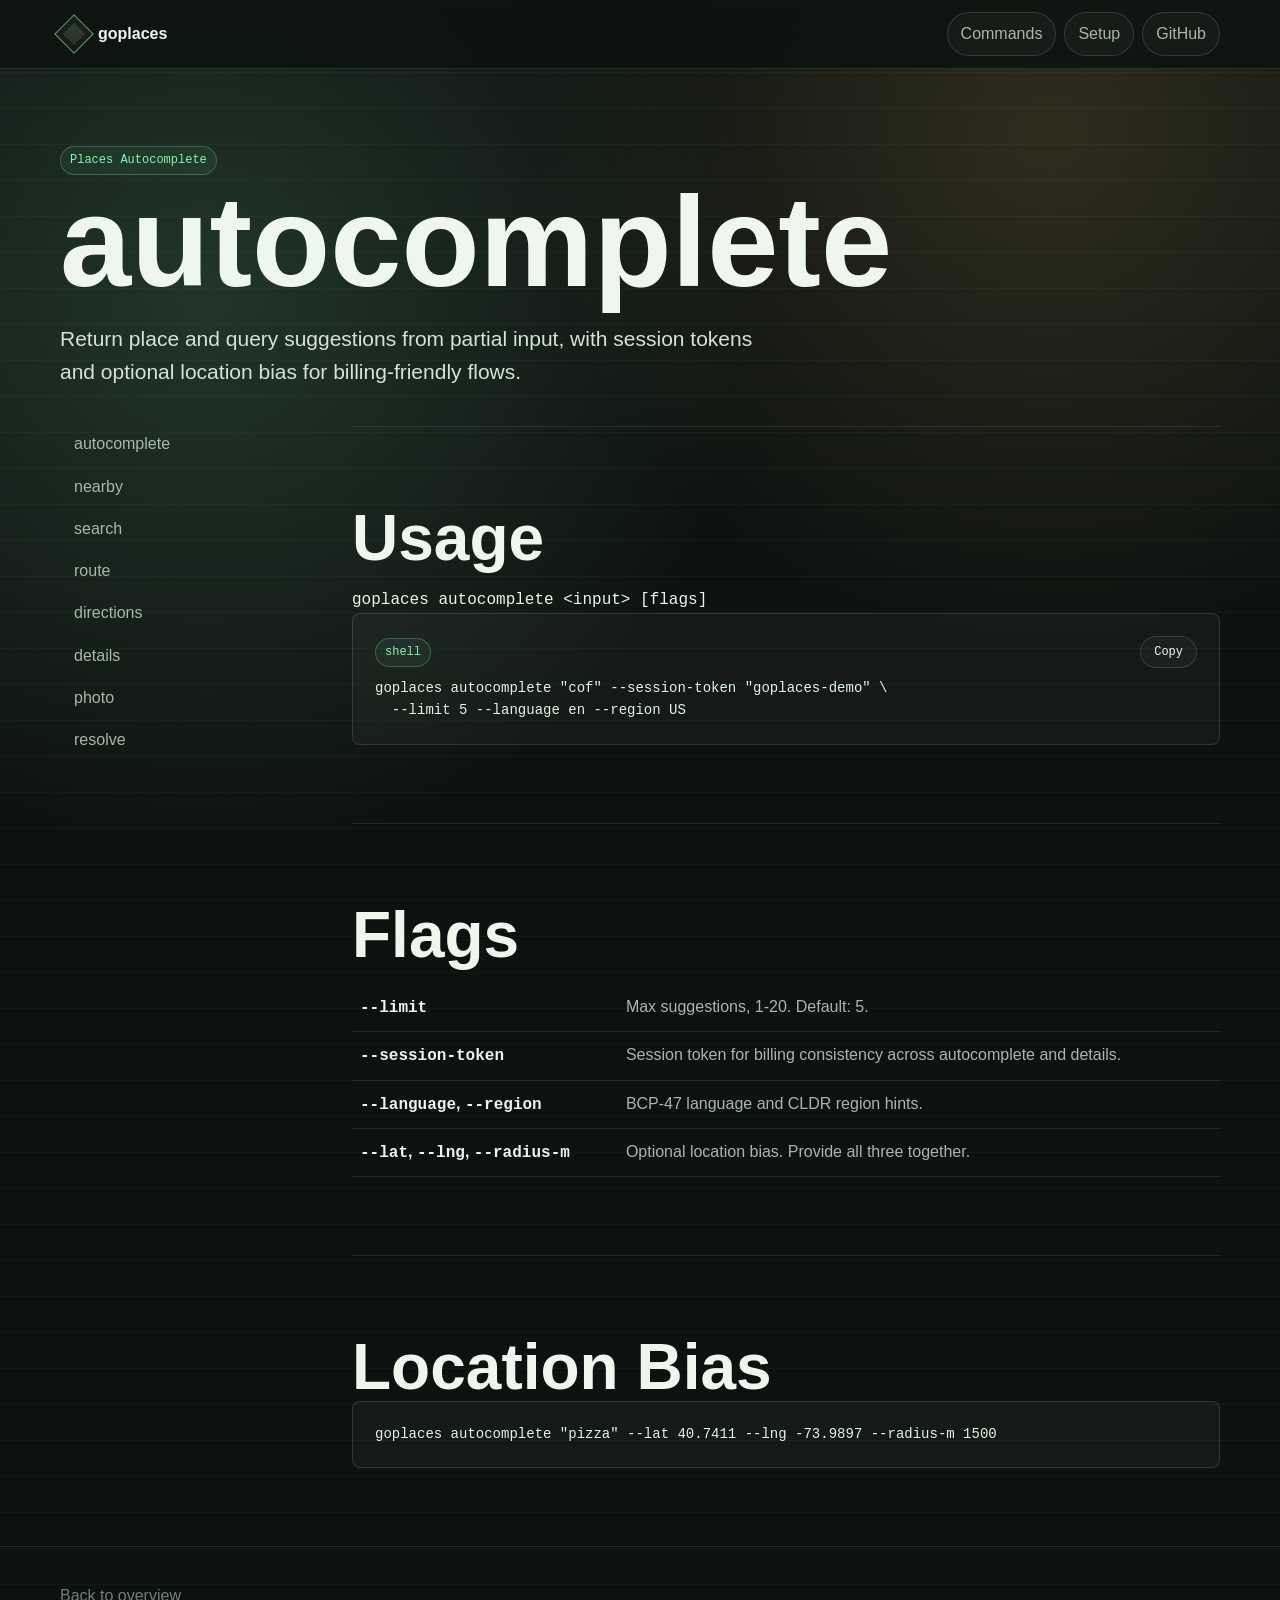
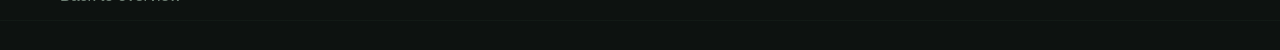
==== docs/commands/autocomplete.html @ f050b6de "docs: add GitHub Pages docs site" ====
<!doctype html>
<html lang="en">
<head>
  <meta charset="utf-8">
  <meta name="viewport" content="width=device-width, initial-scale=1">
  <title>goplaces autocomplete</title>
  <meta name="description" content="Autocomplete place and query input with goplaces.">
  <link rel="stylesheet" href="../assets/site.css">
</head>
<body>
  <header class="topbar"><nav class="nav shell" aria-label="Primary"><a class="brand" href="../index.html"><span class="mark"></span><span>goplaces</span></a><div class="links"><a href="../index.html#commands">Commands</a><a href="../index.html#setup">Setup</a><a href="https://github.com/steipete/goplaces">GitHub</a></div></nav></header>
  <main class="shell">
    <section class="command-hero"><span class="pill">Places Autocomplete</span><h1>autocomplete</h1><p class="lede">Return place and query suggestions from partial input, with session tokens and optional location bias for billing-friendly flows.</p></section>
    <div class="command-layout">
      <aside class="side"><a href="autocomplete.html">autocomplete</a><a href="nearby.html">nearby</a><a href="search.html">search</a><a href="route.html">route</a><a href="directions.html">directions</a><a href="details.html">details</a><a href="photo.html">photo</a><a href="resolve.html">resolve</a></aside>
      <article>
        <section class="section">
          <h2>Usage</h2>
          <p><code>goplaces autocomplete &lt;input&gt; [flags]</code></p>
          <div class="panel"><div class="codebar"><span class="pill">shell</span><button class="copy" data-copy="#example">Copy</button></div><pre id="example">goplaces autocomplete "cof" --session-token "goplaces-demo" \
  --limit 5 --language en --region US</pre></div>
        </section>
        <section class="section">
          <h2>Flags</h2>
          <table><tbody>
            <tr><th><code>--limit</code></th><td>Max suggestions, 1-20. Default: 5.</td></tr>
            <tr><th><code>--session-token</code></th><td>Session token for billing consistency across autocomplete and details.</td></tr>
            <tr><th><code>--language</code>, <code>--region</code></th><td>BCP-47 language and CLDR region hints.</td></tr>
            <tr><th><code>--lat</code>, <code>--lng</code>, <code>--radius-m</code></th><td>Optional location bias. Provide all three together.</td></tr>
          </tbody></table>
        </section>
        <section class="section">
          <h2>Location Bias</h2>
          <div class="panel"><pre>goplaces autocomplete "pizza" --lat 40.7411 --lng -73.9897 --radius-m 1500</pre></div>
        </section>
      </article>
    </div>
  </main>
  <footer class="footer"><div class="shell"><a href="../index.html">Back to overview</a></div></footer>
  <script src="../assets/site.js"></script>
</body>
</html>
---- docs/assets/site.css ----
:root {
  color-scheme: dark;
  --ink: #eef6ee;
  --muted: #a6b8ad;
  --faint: #6f8175;
  --bg: #0d1210;
  --panel: #151d19;
  --panel-2: #1c2923;
  --line: #2b3b34;
  --mint: #8df0b0;
  --amber: #ffca6e;
  --blue: #89c7ff;
  --rose: #ff8f9f;
  --shadow: 0 22px 70px rgba(0, 0, 0, .35);
  font-family: ui-sans-serif, -apple-system, BlinkMacSystemFont, "Segoe UI", sans-serif;
}

* { box-sizing: border-box; }

html {
  background:
    linear-gradient(rgba(141, 240, 176, .035) 1px, transparent 1px) 0 0 / 36px 36px,
    radial-gradient(circle at 16% 18%, rgba(141, 240, 176, .16), transparent 32%),
    radial-gradient(circle at 82% 8%, rgba(255, 202, 110, .14), transparent 28%),
    var(--bg);
}

body {
  margin: 0;
  color: var(--ink);
  font: 16px/1.58 ui-sans-serif, -apple-system, BlinkMacSystemFont, "Segoe UI", sans-serif;
}

a { color: inherit; text-decoration: none; }

.shell {
  width: min(1160px, calc(100% - 36px));
  margin: 0 auto;
}

.topbar {
  position: sticky;
  top: 0;
  z-index: 4;
  border-bottom: 1px solid rgba(141, 240, 176, .14);
  background: rgba(13, 18, 16, .84);
  backdrop-filter: blur(18px);
}

.nav {
  min-height: 68px;
  display: flex;
  align-items: center;
  justify-content: space-between;
  gap: 18px;
}

.brand {
  display: inline-flex;
  align-items: center;
  gap: 10px;
  font-weight: 800;
  letter-spacing: 0;
}

.mark {
  width: 28px;
  height: 28px;
  border: 1px solid rgba(141, 240, 176, .55);
  background: linear-gradient(135deg, rgba(141, 240, 176, .22), rgba(255, 202, 110, .13));
  transform: rotate(45deg);
  box-shadow: inset 0 0 0 5px rgba(13, 18, 16, .65);
}

.links {
  display: flex;
  flex-wrap: wrap;
  justify-content: flex-end;
  gap: 8px;
}

.links a, .button, .copy {
  border: 1px solid rgba(238, 246, 238, .14);
  border-radius: 999px;
  padding: 8px 13px;
  color: var(--muted);
  background: rgba(255, 255, 255, .03);
}

.links a:hover, .button:hover, .copy:hover {
  border-color: rgba(141, 240, 176, .55);
  color: var(--ink);
}

.hero {
  min-height: calc(100vh - 68px);
  display: grid;
  grid-template-columns: minmax(0, 1fr) minmax(340px, .76fr);
  align-items: center;
  gap: 48px;
  padding: 64px 0 56px;
}

.eyebrow {
  color: var(--amber);
  font-size: 13px;
  font-weight: 800;
  letter-spacing: .08em;
  text-transform: uppercase;
}

h1, h2, h3 { line-height: 1.04; letter-spacing: 0; margin: 0; }
h1 { max-width: 820px; font-size: clamp(58px, 10vw, 136px); }
h2 { font-size: clamp(34px, 5vw, 66px); }
h3 { font-size: 22px; }

p { color: var(--muted); margin: 14px 0 0; }

.lede {
  max-width: 720px;
  font-size: 21px;
  color: #d4e2d9;
}

.actions {
  display: flex;
  flex-wrap: wrap;
  gap: 12px;
  margin-top: 30px;
}

.button.primary {
  background: var(--mint);
  color: #08100b;
  border-color: var(--mint);
  font-weight: 800;
}

.map-card {
  position: relative;
  min-height: 500px;
  border: 1px solid rgba(141, 240, 176, .22);
  border-radius: 8px;
  overflow: hidden;
  background:
    linear-gradient(90deg, rgba(255, 255, 255, .035) 1px, transparent 1px) 0 0 / 44px 44px,
    linear-gradient(rgba(255, 255, 255, .035) 1px, transparent 1px) 0 0 / 44px 44px,
    #122019;
  box-shadow: var(--shadow);
}

.route-line {
  position: absolute;
  inset: 48px 38px 138px 42px;
  border: 4px solid transparent;
  border-left-color: var(--mint);
  border-bottom-color: var(--mint);
  border-radius: 42px 12px 52px 38px;
  filter: drop-shadow(0 0 18px rgba(141, 240, 176, .4));
}

.pin {
  position: absolute;
  width: 20px;
  height: 20px;
  border: 4px solid var(--bg);
  border-radius: 50%;
  background: var(--amber);
  box-shadow: 0 0 0 1px rgba(255, 202, 110, .7), 0 10px 28px rgba(0, 0, 0, .4);
}

.pin.a { left: 54px; bottom: 132px; }
.pin.b { right: 55px; top: 50px; background: var(--rose); }
.pin.c { left: 42%; top: 44%; background: var(--blue); }

.terminal {
  position: absolute;
  left: 20px;
  right: 20px;
  bottom: 20px;
  border: 1px solid rgba(238, 246, 238, .16);
  border-radius: 8px;
  background: rgba(6, 10, 8, .86);
  box-shadow: 0 18px 45px rgba(0, 0, 0, .38);
}

.terminal pre, pre {
  margin: 0;
  overflow: auto;
  color: #dff6e5;
  font: 14px/1.55 ui-monospace, SFMono-Regular, Menlo, Consolas, monospace;
}

.terminal pre { padding: 18px; }

.section {
  padding: 78px 0;
  border-top: 1px solid rgba(238, 246, 238, .1);
}

.section-head {
  display: flex;
  align-items: end;
  justify-content: space-between;
  gap: 24px;
  margin-bottom: 28px;
}

.section-head p { max-width: 560px; }

.grid {
  display: grid;
  grid-template-columns: repeat(4, minmax(0, 1fr));
  gap: 14px;
}

.card {
  display: block;
  min-height: 188px;
  border: 1px solid rgba(238, 246, 238, .12);
  border-radius: 8px;
  padding: 19px;
  background: linear-gradient(180deg, rgba(255, 255, 255, .045), rgba(255, 255, 255, .018));
}

.card:hover {
  transform: translateY(-2px);
  border-color: rgba(141, 240, 176, .5);
  background: rgba(141, 240, 176, .055);
}

.card code, .pill {
  color: var(--mint);
  font-family: ui-monospace, SFMono-Regular, Menlo, Consolas, monospace;
}

.pill {
  display: inline-flex;
  border: 1px solid rgba(141, 240, 176, .26);
  border-radius: 999px;
  padding: 4px 9px;
  background: rgba(141, 240, 176, .06);
  font-size: 12px;
}

.split {
  display: grid;
  grid-template-columns: .86fr 1.14fr;
  gap: 18px;
}

.panel {
  border: 1px solid rgba(238, 246, 238, .13);
  border-radius: 8px;
  background: rgba(255, 255, 255, .035);
  padding: 22px;
}

.codebar {
  display: flex;
  align-items: center;
  justify-content: space-between;
  gap: 14px;
  margin-bottom: 10px;
}

.copy {
  color: var(--ink);
  cursor: pointer;
  font: 12px ui-monospace, SFMono-Regular, Menlo, Consolas, monospace;
}

.command-hero {
  padding: 76px 0 38px;
}

.command-layout {
  display: grid;
  grid-template-columns: 260px minmax(0, 1fr);
  gap: 32px;
  align-items: start;
}

.side {
  position: sticky;
  top: 92px;
  display: grid;
  gap: 7px;
}

.side a {
  color: var(--muted);
  border-left: 2px solid transparent;
  padding: 5px 0 5px 12px;
}

.side a:hover { color: var(--ink); border-left-color: var(--mint); }

table {
  width: 100%;
  border-collapse: collapse;
  margin-top: 16px;
}

th, td {
  border-bottom: 1px solid rgba(238, 246, 238, .1);
  padding: 10px 8px;
  text-align: left;
  vertical-align: top;
}

th { color: var(--ink); }
td { color: var(--muted); }

code {
  color: #e9f7ec;
  font-family: ui-monospace, SFMono-Regular, Menlo, Consolas, monospace;
}

.footer {
  padding: 36px 0 52px;
  color: var(--faint);
  border-top: 1px solid rgba(238, 246, 238, .1);
}

@media (max-width: 920px) {
  .hero, .split, .command-layout { grid-template-columns: 1fr; }
  .hero { padding-top: 42px; }
  .map-card { min-height: 390px; }
  .grid { grid-template-columns: repeat(2, minmax(0, 1fr)); }
  .side { position: static; grid-template-columns: repeat(2, minmax(0, 1fr)); }
}

@media (max-width: 560px) {
  .shell { width: min(100% - 24px, 1160px); }
  .nav { align-items: flex-start; padding: 14px 0; }
  .links { gap: 6px; }
  .links a { padding: 6px 9px; }
  h1 { font-size: 52px; }
  .lede { font-size: 18px; }
  .grid { grid-template-columns: 1fr; }
  .section { padding: 54px 0; }
  .section-head { display: block; }
}
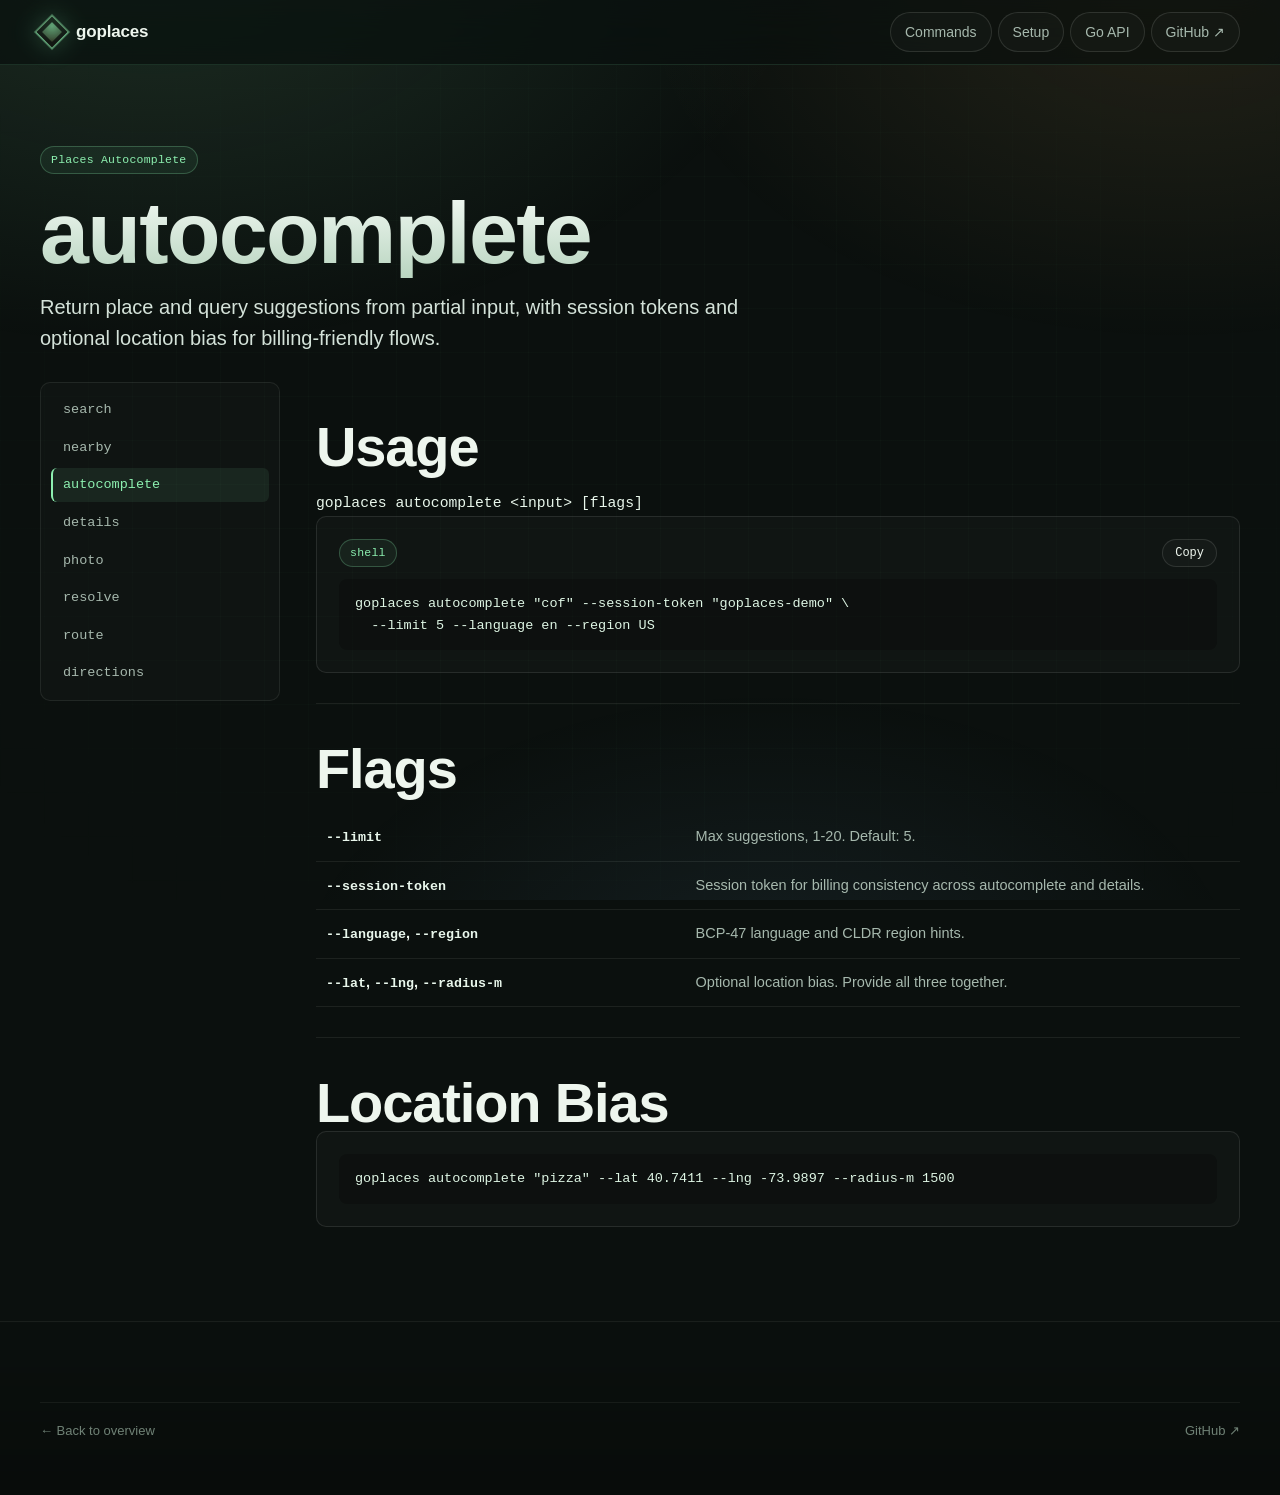
==== commit 328b7553: "docs: refresh docs site" ====
--- a/docs/commands/autocomplete.html
+++ b/docs/commands/autocomplete.html
@@ -8,11 +8,11 @@
   <link rel="stylesheet" href="../assets/site.css">
 </head>
 <body>
-  <header class="topbar"><nav class="nav shell" aria-label="Primary"><a class="brand" href="../index.html"><span class="mark"></span><span>goplaces</span></a><div class="links"><a href="../index.html#commands">Commands</a><a href="../index.html#setup">Setup</a><a href="https://github.com/steipete/goplaces">GitHub</a></div></nav></header>
+  <header class="topbar"><nav class="nav shell" aria-label="Primary"><a class="brand" href="../index.html"><span class="mark"></span><span>goplaces</span></a><div class="links"><a href="../index.html#commands">Commands</a><a href="../index.html#setup">Setup</a><a href="../index.html#library">Go API</a><a href="https://github.com/steipete/goplaces" rel="noopener">GitHub &nearr;</a></div></nav></header>
   <main class="shell">
     <section class="command-hero"><span class="pill">Places Autocomplete</span><h1>autocomplete</h1><p class="lede">Return place and query suggestions from partial input, with session tokens and optional location bias for billing-friendly flows.</p></section>
     <div class="command-layout">
-      <aside class="side"><a href="autocomplete.html">autocomplete</a><a href="nearby.html">nearby</a><a href="search.html">search</a><a href="route.html">route</a><a href="directions.html">directions</a><a href="details.html">details</a><a href="photo.html">photo</a><a href="resolve.html">resolve</a></aside>
+      <aside class="side"><a href="search.html">search</a><a href="nearby.html">nearby</a><a href="autocomplete.html" aria-current="page">autocomplete</a><a href="details.html">details</a><a href="photo.html">photo</a><a href="resolve.html">resolve</a><a href="route.html">route</a><a href="directions.html">directions</a></aside>
       <article>
         <section class="section">
           <h2>Usage</h2>
@@ -36,7 +36,7 @@
       </article>
     </div>
   </main>
-  <footer class="footer"><div class="shell"><a href="../index.html">Back to overview</a></div></footer>
+  <footer class="footer"><div class="shell foot-bar"><a href="../index.html">&larr; Back to overview</a><a href="https://github.com/steipete/goplaces" rel="noopener">GitHub &nearr;</a></div></footer>
   <script src="../assets/site.js"></script>
 </body>
 </html>
--- a/docs/assets/site.css
+++ b/docs/assets/site.css
@@ -3,211 +3,393 @@
   --ink: #eef6ee;
   --muted: #a6b8ad;
   --faint: #6f8175;
-  --bg: #0d1210;
-  --panel: #151d19;
-  --panel-2: #1c2923;
-  --line: #2b3b34;
+  --bg: #0b100e;
+  --bg-2: #0e1512;
+  --panel: #131b17;
+  --panel-2: #182721;
+  --line: #233129;
+  --line-2: #304338;
   --mint: #8df0b0;
+  --mint-deep: #4fd189;
   --amber: #ffca6e;
   --blue: #89c7ff;
   --rose: #ff8f9f;
-  --shadow: 0 22px 70px rgba(0, 0, 0, .35);
-  font-family: ui-sans-serif, -apple-system, BlinkMacSystemFont, "Segoe UI", sans-serif;
+  --violet: #c8a8ff;
+  --shadow-sm: 0 6px 18px rgba(0, 0, 0, .35);
+  --shadow-lg: 0 28px 80px rgba(0, 0, 0, .45);
+  --radius: 10px;
+  --radius-lg: 14px;
+  font-family: ui-sans-serif, -apple-system, BlinkMacSystemFont, "Inter", "Segoe UI", sans-serif;
+  font-feature-settings: "ss01", "cv11";
 }
 
 * { box-sizing: border-box; }
 
 html {
-  background:
-    linear-gradient(rgba(141, 240, 176, .035) 1px, transparent 1px) 0 0 / 36px 36px,
-    radial-gradient(circle at 16% 18%, rgba(141, 240, 176, .16), transparent 32%),
-    radial-gradient(circle at 82% 8%, rgba(255, 202, 110, .14), transparent 28%),
-    var(--bg);
+  background: var(--bg);
 }
 
 body {
   margin: 0;
   color: var(--ink);
-  font: 16px/1.58 ui-sans-serif, -apple-system, BlinkMacSystemFont, "Segoe UI", sans-serif;
+  font: 16px/1.6 ui-sans-serif, -apple-system, BlinkMacSystemFont, "Inter", "Segoe UI", sans-serif;
+  -webkit-font-smoothing: antialiased;
+  position: relative;
+}
+
+body::before,
+body::after {
+  content: "";
+  position: fixed;
+  inset: 0;
+  pointer-events: none;
+  z-index: -1;
+}
+
+body::before {
+  background:
+    radial-gradient(1100px 700px at 12% -8%, rgba(141, 240, 176, .14), transparent 60%),
+    radial-gradient(900px 600px at 92% -2%, rgba(255, 202, 110, .10), transparent 60%),
+    radial-gradient(800px 500px at 60% 110%, rgba(137, 199, 255, .08), transparent 60%);
+  animation: drift 22s ease-in-out infinite alternate;
+}
+
+body::after {
+  background-image:
+    linear-gradient(rgba(141, 240, 176, .04) 1px, transparent 1px),
+    linear-gradient(90deg, rgba(141, 240, 176, .04) 1px, transparent 1px);
+  background-size: 44px 44px, 44px 44px;
+  mask-image: radial-gradient(ellipse at center, black 50%, transparent 95%);
+  opacity: .5;
+}
+
+@keyframes drift {
+  0%   { transform: translate3d(0, 0, 0); }
+  100% { transform: translate3d(-3%, -2%, 0); }
 }
 
 a { color: inherit; text-decoration: none; }
 
+::selection { background: rgba(141, 240, 176, .35); color: #08100b; }
+
 .shell {
-  width: min(1160px, calc(100% - 36px));
+  width: calc(100% - 40px);
+  max-width: 1200px;
   margin: 0 auto;
 }
 
+/* ───── Top bar ───── */
 .topbar {
   position: sticky;
   top: 0;
-  z-index: 4;
-  border-bottom: 1px solid rgba(141, 240, 176, .14);
-  background: rgba(13, 18, 16, .84);
-  backdrop-filter: blur(18px);
+  z-index: 10;
+  border-bottom: 1px solid rgba(141, 240, 176, .12);
+  background: rgba(11, 16, 14, .72);
+  backdrop-filter: saturate(160%) blur(18px);
+  -webkit-backdrop-filter: saturate(160%) blur(18px);
 }
 
 .nav {
-  min-height: 68px;
+  min-height: 64px;
   display: flex;
   align-items: center;
   justify-content: space-between;
   gap: 18px;
+  min-width: 0;
 }
 
 .brand {
   display: inline-flex;
   align-items: center;
-  gap: 10px;
+  gap: 12px;
   font-weight: 800;
-  letter-spacing: 0;
-}
+  letter-spacing: -.01em;
+  font-size: 17px;
+}
+
+.brand:hover .mark { transform: rotate(45deg) scale(1.05); }
 
 .mark {
-  width: 28px;
-  height: 28px;
+  width: 24px;
+  height: 24px;
   border: 1px solid rgba(141, 240, 176, .55);
-  background: linear-gradient(135deg, rgba(141, 240, 176, .22), rgba(255, 202, 110, .13));
+  background:
+    radial-gradient(circle at 30% 30%, rgba(141, 240, 176, .55), rgba(141, 240, 176, .15) 60%, transparent 75%),
+    linear-gradient(135deg, rgba(141, 240, 176, .25), rgba(255, 202, 110, .15));
   transform: rotate(45deg);
-  box-shadow: inset 0 0 0 5px rgba(13, 18, 16, .65);
+  box-shadow:
+    inset 0 0 0 4px rgba(11, 16, 14, .8),
+    0 0 0 1px rgba(141, 240, 176, .3),
+    0 0 24px rgba(141, 240, 176, .25);
+  transition: transform .35s cubic-bezier(.2, .8, .2, 1);
 }
 
 .links {
   display: flex;
   flex-wrap: wrap;
   justify-content: flex-end;
-  gap: 8px;
-}
-
-.links a, .button, .copy {
-  border: 1px solid rgba(238, 246, 238, .14);
+  gap: 6px;
+  min-width: 0;
+}
+
+.links a, .button, .copy, .tab {
+  border: 1px solid rgba(238, 246, 238, .12);
   border-radius: 999px;
-  padding: 8px 13px;
+  padding: 8px 14px;
   color: var(--muted);
-  background: rgba(255, 255, 255, .03);
-}
-
-.links a:hover, .button:hover, .copy:hover {
+  background: rgba(255, 255, 255, .025);
+  font-size: 14px;
+  font-weight: 500;
+  cursor: pointer;
+  transition: border-color .2s, color .2s, background .2s, transform .2s;
+}
+
+.links a:hover, .button:hover, .copy:hover, .tab:hover {
   border-color: rgba(141, 240, 176, .55);
   color: var(--ink);
-}
-
+  background: rgba(141, 240, 176, .06);
+}
+
+/* ───── Hero ───── */
 .hero {
-  min-height: calc(100vh - 68px);
-  display: grid;
-  grid-template-columns: minmax(0, 1fr) minmax(340px, .76fr);
-  align-items: center;
-  gap: 48px;
-  padding: 64px 0 56px;
-}
+  min-height: calc(100vh - 64px);
+  display: grid;
+  grid-template-columns: minmax(0, 1.05fr) minmax(360px, .95fr);
+  align-items: center;
+  gap: 56px;
+  padding: 72px 0 64px;
+}
+
+.hero > * { min-width: 0; }
 
 .eyebrow {
+  display: inline-flex;
+  align-items: center;
+  gap: 8px;
   color: var(--amber);
-  font-size: 13px;
+  font-size: 12px;
+  font-weight: 700;
+  letter-spacing: .12em;
+  text-transform: uppercase;
+}
+
+.eyebrow::before {
+  content: "";
+  width: 6px;
+  height: 6px;
+  border-radius: 999px;
+  background: var(--amber);
+  box-shadow: 0 0 12px rgba(255, 202, 110, .9);
+}
+
+h1, h2, h3 {
+  line-height: 1.02;
+  letter-spacing: -.02em;
+  margin: 0;
   font-weight: 800;
-  letter-spacing: .08em;
-  text-transform: uppercase;
-}
-
-h1, h2, h3 { line-height: 1.04; letter-spacing: 0; margin: 0; }
-h1 { max-width: 820px; font-size: clamp(58px, 10vw, 136px); }
-h2 { font-size: clamp(34px, 5vw, 66px); }
-h3 { font-size: 22px; }
+}
+h1 {
+  max-width: 820px;
+  font-size: clamp(56px, 9vw, 124px);
+  margin-top: 18px;
+  background: linear-gradient(180deg, #f4faf5 0%, #b9d5c0 100%);
+  -webkit-background-clip: text;
+  background-clip: text;
+  -webkit-text-fill-color: transparent;
+}
+h2 { font-size: clamp(32px, 4.4vw, 56px); margin-top: 6px; }
+h3 { font-size: 20px; }
 
 p { color: var(--muted); margin: 14px 0 0; }
 
 .lede {
-  max-width: 720px;
-  font-size: 21px;
+  max-width: 700px;
+  font-size: 20px;
   color: #d4e2d9;
+  line-height: 1.55;
 }
 
 .actions {
   display: flex;
   flex-wrap: wrap;
-  gap: 12px;
-  margin-top: 30px;
+  gap: 10px;
+  margin-top: 32px;
+}
+
+.button {
+  padding: 10px 18px;
+  font-weight: 600;
+  font-size: 14.5px;
 }
 
 .button.primary {
   background: var(--mint);
   color: #08100b;
   border-color: var(--mint);
+  box-shadow: 0 0 0 1px rgba(141, 240, 176, .25), 0 14px 40px rgba(141, 240, 176, .25);
+}
+
+.button.primary:hover {
+  background: #a4f5c0;
+  border-color: #a4f5c0;
+  transform: translateY(-1px);
+}
+
+.button .arrow { display: inline-block; transition: transform .2s; }
+.button:hover .arrow { transform: translateX(3px); }
+
+.stats {
+  display: flex;
+  flex-wrap: wrap;
+  gap: 28px;
+  margin-top: 42px;
+  padding-top: 26px;
+  border-top: 1px solid rgba(238, 246, 238, .08);
+}
+
+.stat .num {
+  font-size: 28px;
   font-weight: 800;
-}
-
-.map-card {
+  letter-spacing: -.02em;
+  color: var(--ink);
+  font-variant-numeric: tabular-nums;
+}
+
+.stat .label {
+  display: block;
+  font-size: 12px;
+  letter-spacing: .1em;
+  text-transform: uppercase;
+  color: var(--faint);
+  margin-top: 2px;
+}
+
+/* ───── Window / terminal ───── */
+.window {
   position: relative;
-  min-height: 500px;
-  border: 1px solid rgba(141, 240, 176, .22);
-  border-radius: 8px;
+  min-width: 0;
+  border: 1px solid rgba(141, 240, 176, .18);
+  border-radius: var(--radius-lg);
   overflow: hidden;
-  background:
-    linear-gradient(90deg, rgba(255, 255, 255, .035) 1px, transparent 1px) 0 0 / 44px 44px,
-    linear-gradient(rgba(255, 255, 255, .035) 1px, transparent 1px) 0 0 / 44px 44px,
-    #122019;
-  box-shadow: var(--shadow);
-}
-
-.route-line {
-  position: absolute;
-  inset: 48px 38px 138px 42px;
-  border: 4px solid transparent;
-  border-left-color: var(--mint);
-  border-bottom-color: var(--mint);
-  border-radius: 42px 12px 52px 38px;
-  filter: drop-shadow(0 0 18px rgba(141, 240, 176, .4));
-}
-
-.pin {
-  position: absolute;
-  width: 20px;
-  height: 20px;
-  border: 4px solid var(--bg);
+  background: linear-gradient(180deg, #0f1813 0%, #0a110d 100%);
+  box-shadow: var(--shadow-lg);
+}
+
+.window-bar {
+  display: flex;
+  align-items: center;
+  gap: 10px;
+  padding: 12px 16px;
+  border-bottom: 1px solid rgba(238, 246, 238, .08);
+  background: rgba(255, 255, 255, .02);
+}
+
+.window-bar .dots {
+  display: inline-flex;
+  gap: 6px;
+}
+
+.window-bar .dots i {
+  width: 10px;
+  height: 10px;
   border-radius: 50%;
-  background: var(--amber);
-  box-shadow: 0 0 0 1px rgba(255, 202, 110, .7), 0 10px 28px rgba(0, 0, 0, .4);
-}
-
-.pin.a { left: 54px; bottom: 132px; }
-.pin.b { right: 55px; top: 50px; background: var(--rose); }
-.pin.c { left: 42%; top: 44%; background: var(--blue); }
-
-.terminal {
-  position: absolute;
-  left: 20px;
-  right: 20px;
-  bottom: 20px;
-  border: 1px solid rgba(238, 246, 238, .16);
-  border-radius: 8px;
-  background: rgba(6, 10, 8, .86);
-  box-shadow: 0 18px 45px rgba(0, 0, 0, .38);
-}
-
-.terminal pre, pre {
+  background: rgba(255, 255, 255, .12);
+}
+
+.window-bar .dots i:nth-child(1) { background: #ff5f56; }
+.window-bar .dots i:nth-child(2) { background: #ffbd2e; }
+.window-bar .dots i:nth-child(3) { background: #27c93f; }
+
+.window-bar .title {
+  margin-left: 8px;
+  color: var(--faint);
+  font: 12px ui-monospace, SFMono-Regular, Menlo, Consolas, monospace;
+  min-width: 0;
+  overflow: hidden;
+  text-overflow: ellipsis;
+  white-space: nowrap;
+}
+
+.window-bar .right {
+  margin-left: auto;
+  color: var(--faint);
+  font: 11px ui-monospace, SFMono-Regular, Menlo, Consolas, monospace;
+  letter-spacing: .08em;
+}
+
+.window pre {
   margin: 0;
+  padding: 18px 18px 22px;
   overflow: auto;
   color: #dff6e5;
-  font: 14px/1.55 ui-monospace, SFMono-Regular, Menlo, Consolas, monospace;
-}
-
-.terminal pre { padding: 18px; }
-
+  font: 13.5px/1.65 ui-monospace, SFMono-Regular, Menlo, Consolas, monospace;
+}
+
+/* token classes for syntax highlighting */
+.tk-prompt  { color: var(--mint); user-select: none; }
+.tk-cmd     { color: #ffffff; }
+.tk-flag    { color: var(--amber); }
+.tk-str     { color: #ffd9a6; }
+.tk-num     { color: var(--blue); }
+.tk-c       { color: var(--faint); font-style: italic; }
+.tk-ok      { color: var(--mint); }
+.tk-warn    { color: var(--amber); }
+.tk-key     { color: var(--blue); }
+.tk-fn      { color: var(--mint); }
+.tk-type    { color: var(--violet); }
+.tk-pun     { color: #6f8175; }
+
+.cursor {
+  display: inline-block;
+  width: 8px;
+  height: 1.05em;
+  margin-left: 2px;
+  background: var(--mint);
+  vertical-align: -2px;
+  animation: blink 1.05s step-end infinite;
+}
+
+@keyframes blink { 50% { opacity: 0; } }
+
+/* ───── Quick install bar ───── */
+.qi {
+  display: flex;
+  align-items: center;
+  gap: 12px;
+  margin-top: 22px;
+  padding: 10px 12px 10px 16px;
+  border: 1px solid rgba(141, 240, 176, .25);
+  border-radius: 999px;
+  background: rgba(141, 240, 176, .06);
+  font: 14px ui-monospace, SFMono-Regular, Menlo, Consolas, monospace;
+  width: 100%;
+  max-width: 560px;
+  min-width: 0;
+  box-shadow: 0 0 0 1px rgba(141, 240, 176, .1);
+}
+
+.qi .dollar { color: var(--mint); }
+.qi .text { color: var(--ink); white-space: nowrap; overflow: hidden; text-overflow: ellipsis; flex: 1; min-width: 0; }
+.qi .copy { padding: 6px 12px; font-size: 12.5px; }
+
+/* ───── Section headers ───── */
 .section {
-  padding: 78px 0;
-  border-top: 1px solid rgba(238, 246, 238, .1);
+  padding: 96px 0;
+  border-top: 1px solid rgba(238, 246, 238, .08);
+  position: relative;
 }
 
 .section-head {
-  display: flex;
+  display: grid;
+  grid-template-columns: minmax(0, 1.2fr) minmax(0, 1fr);
   align-items: end;
-  justify-content: space-between;
-  gap: 24px;
-  margin-bottom: 28px;
-}
-
-.section-head p { max-width: 560px; }
-
+  gap: 36px;
+  margin-bottom: 36px;
+}
+
+.section-head p { max-width: 520px; }
+
+/* ───── Command grid ───── */
 .grid {
   display: grid;
   grid-template-columns: repeat(4, minmax(0, 1fr));
@@ -215,86 +397,262 @@
 }
 
 .card {
-  display: block;
-  min-height: 188px;
-  border: 1px solid rgba(238, 246, 238, .12);
-  border-radius: 8px;
-  padding: 19px;
-  background: linear-gradient(180deg, rgba(255, 255, 255, .045), rgba(255, 255, 255, .018));
+  position: relative;
+  display: flex;
+  flex-direction: column;
+  min-height: 200px;
+  border: 1px solid rgba(238, 246, 238, .1);
+  border-radius: var(--radius);
+  padding: 20px;
+  background:
+    linear-gradient(180deg, rgba(255, 255, 255, .04), rgba(255, 255, 255, .015));
+  overflow: hidden;
+  transition: transform .25s cubic-bezier(.2, .8, .2, 1), border-color .25s, background .25s;
+}
+
+.card::before {
+  content: "";
+  position: absolute;
+  inset: -1px;
+  border-radius: inherit;
+  background: radial-gradient(280px 180px at var(--mx, 50%) var(--my, 0%), rgba(141, 240, 176, .18), transparent 60%);
+  opacity: 0;
+  transition: opacity .25s;
+  pointer-events: none;
 }
 
 .card:hover {
-  transform: translateY(-2px);
-  border-color: rgba(141, 240, 176, .5);
-  background: rgba(141, 240, 176, .055);
-}
+  transform: translateY(-3px);
+  border-color: rgba(141, 240, 176, .4);
+}
+
+.card:hover::before { opacity: 1; }
+
+.card-icon {
+  width: 36px;
+  height: 36px;
+  border: 1px solid rgba(141, 240, 176, .3);
+  border-radius: 9px;
+  display: grid;
+  place-items: center;
+  margin-bottom: 14px;
+  background: linear-gradient(180deg, rgba(141, 240, 176, .12), rgba(141, 240, 176, .03));
+  color: var(--mint);
+}
+
+.card-icon svg { width: 18px; height: 18px; }
+
+.card-foot {
+  margin-top: auto;
+  padding-top: 12px;
+  display: flex;
+  align-items: center;
+  justify-content: space-between;
+  color: var(--faint);
+  font-size: 12px;
+}
+
+.card-foot .arrow {
+  color: var(--mint);
+  opacity: 0;
+  transform: translateX(-4px);
+  transition: opacity .2s, transform .2s;
+}
+
+.card:hover .card-foot .arrow { opacity: 1; transform: translateX(0); }
 
 .card code, .pill {
   color: var(--mint);
   font-family: ui-monospace, SFMono-Regular, Menlo, Consolas, monospace;
 }
 
+.card h3 { font-size: 21px; }
+.card p { font-size: 14.5px; line-height: 1.55; }
+
 .pill {
   display: inline-flex;
-  border: 1px solid rgba(141, 240, 176, .26);
+  align-items: center;
+  gap: 6px;
+  border: 1px solid rgba(141, 240, 176, .25);
   border-radius: 999px;
-  padding: 4px 9px;
+  padding: 4px 10px;
   background: rgba(141, 240, 176, .06);
-  font-size: 12px;
-}
-
+  font-size: 11.5px;
+  letter-spacing: .02em;
+}
+
+/* category-tinted pills (still readable on dark bg) */
+.pill.amber { color: var(--amber); border-color: rgba(255, 202, 110, .3); background: rgba(255, 202, 110, .08); }
+.pill.blue  { color: var(--blue);  border-color: rgba(137, 199, 255, .3); background: rgba(137, 199, 255, .08); }
+.pill.rose  { color: var(--rose);  border-color: rgba(255, 143, 159, .3); background: rgba(255, 143, 159, .08); }
+
+/* ───── Setup tabs ───── */
+.tabs {
+  display: inline-flex;
+  gap: 6px;
+  padding: 5px;
+  border: 1px solid rgba(238, 246, 238, .1);
+  border-radius: 999px;
+  background: rgba(255, 255, 255, .02);
+  margin-bottom: 16px;
+}
+
+.tab { border: 1px solid transparent; background: transparent; padding: 7px 14px; }
+.tab[aria-selected="true"] {
+  background: rgba(141, 240, 176, .12);
+  color: var(--ink);
+  border-color: rgba(141, 240, 176, .3);
+}
+
+.tab-panel { display: none; }
+.tab-panel.is-active { display: block; }
+
+/* ───── Split / panels ───── */
 .split {
   display: grid;
-  grid-template-columns: .86fr 1.14fr;
+  grid-template-columns: .9fr 1.1fr;
   gap: 18px;
 }
 
+.split > *,
+.command-layout > * {
+  min-width: 0;
+}
+
 .panel {
-  border: 1px solid rgba(238, 246, 238, .13);
-  border-radius: 8px;
-  background: rgba(255, 255, 255, .035);
+  border: 1px solid rgba(238, 246, 238, .1);
+  border-radius: var(--radius);
+  background: rgba(255, 255, 255, .025);
   padding: 22px;
-}
+  min-width: 0;
+}
+
+.steps {
+  list-style: none;
+  margin: 18px 0 0;
+  padding: 0;
+  display: grid;
+  gap: 14px;
+}
+
+.steps li {
+  display: grid;
+  grid-template-columns: 28px 1fr;
+  gap: 12px;
+  align-items: start;
+}
+
+.steps li b {
+  display: grid;
+  place-items: center;
+  width: 26px;
+  height: 26px;
+  border-radius: 50%;
+  background: rgba(141, 240, 176, .14);
+  border: 1px solid rgba(141, 240, 176, .3);
+  color: var(--mint);
+  font-size: 13px;
+  font-weight: 700;
+}
+
+.steps li p { margin: 0; color: var(--ink); font-size: 14.5px; }
+.steps li small { color: var(--muted); display: block; margin-top: 2px; font-size: 13px; }
 
 .codebar {
   display: flex;
   align-items: center;
   justify-content: space-between;
   gap: 14px;
-  margin-bottom: 10px;
-}
+  margin-bottom: 12px;
+}
+
+.codebar .pill { padding: 4px 10px; }
 
 .copy {
   color: var(--ink);
   cursor: pointer;
   font: 12px ui-monospace, SFMono-Regular, Menlo, Consolas, monospace;
-}
-
+  padding: 6px 12px;
+}
+
+pre {
+  margin: 0;
+  max-width: 100%;
+  overflow: auto;
+  color: #dff6e5;
+  font: 13.5px/1.6 ui-monospace, SFMono-Regular, Menlo, Consolas, monospace;
+}
+
+.panel pre { padding: 14px 16px; background: rgba(0, 0, 0, .25); border-radius: 8px; }
+
+/* ───── Architecture map ───── */
+.map {
+  display: grid;
+  grid-template-columns: repeat(4, minmax(0, 1fr));
+  gap: 14px;
+}
+
+.map .card { min-height: 150px; }
+
+.map .card .path {
+  display: inline-block;
+  font: 12px ui-monospace, SFMono-Regular, Menlo, Consolas, monospace;
+  color: var(--amber);
+  margin-bottom: 10px;
+}
+
+/* ───── Command page (sub-pages) ───── */
 .command-hero {
-  padding: 76px 0 38px;
+  padding: 80px 0 28px;
+}
+
+.command-hero h1 {
+  font-size: clamp(46px, 7vw, 88px);
+  margin-top: 14px;
 }
 
 .command-layout {
   display: grid;
-  grid-template-columns: 260px minmax(0, 1fr);
-  gap: 32px;
+  grid-template-columns: 240px minmax(0, 1fr);
+  gap: 36px;
   align-items: start;
+  padding-bottom: 64px;
 }
 
 .side {
   position: sticky;
   top: 92px;
   display: grid;
-  gap: 7px;
+  gap: 4px;
+  padding: 10px;
+  border: 1px solid rgba(238, 246, 238, .08);
+  border-radius: var(--radius);
+  background: rgba(255, 255, 255, .02);
 }
 
 .side a {
   color: var(--muted);
   border-left: 2px solid transparent;
-  padding: 5px 0 5px 12px;
-}
-
-.side a:hover { color: var(--ink); border-left-color: var(--mint); }
+  padding: 6px 10px;
+  border-radius: 6px;
+  font-family: ui-monospace, SFMono-Regular, Menlo, Consolas, monospace;
+  font-size: 13.5px;
+  transition: color .15s, background .15s, border-color .15s;
+}
+
+.side a:hover { color: var(--ink); border-left-color: var(--mint); background: rgba(141, 240, 176, .05); }
+.side a[aria-current="page"] {
+  color: var(--mint);
+  border-left-color: var(--mint);
+  background: rgba(141, 240, 176, .08);
+}
+
+.command-layout .section {
+  padding: 30px 0;
+  border-top: 0;
+}
+
+.command-layout .section + .section { border-top: 1px solid rgba(238, 246, 238, .08); }
 
 table {
   width: 100%;
@@ -303,42 +661,97 @@
 }
 
 th, td {
-  border-bottom: 1px solid rgba(238, 246, 238, .1);
-  padding: 10px 8px;
+  border-bottom: 1px solid rgba(238, 246, 238, .08);
+  padding: 12px 10px;
   text-align: left;
   vertical-align: top;
-}
-
-th { color: var(--ink); }
+  font-size: 14.5px;
+}
+
+th { color: var(--ink); width: 40%; }
 td { color: var(--muted); }
 
 code {
   color: #e9f7ec;
   font-family: ui-monospace, SFMono-Regular, Menlo, Consolas, monospace;
-}
-
+  font-size: .92em;
+}
+
+/* ───── Footer ───── */
 .footer {
-  padding: 36px 0 52px;
+  padding: 44px 0 56px;
   color: var(--faint);
-  border-top: 1px solid rgba(238, 246, 238, .1);
+  border-top: 1px solid rgba(238, 246, 238, .08);
+  background: linear-gradient(180deg, transparent, rgba(0, 0, 0, .25));
+}
+
+.foot-grid {
+  display: grid;
+  grid-template-columns: 1.4fr repeat(3, 1fr);
+  gap: 32px;
+  align-items: start;
+}
+
+.foot-grid h4 {
+  margin: 0 0 10px;
+  font-size: 12px;
+  letter-spacing: .12em;
+  text-transform: uppercase;
+  color: var(--muted);
+}
+
+.foot-grid a { display: block; color: var(--muted); padding: 4px 0; font-size: 14px; }
+.foot-grid a:hover { color: var(--ink); }
+
+.foot-bar {
+  margin-top: 36px;
+  padding-top: 18px;
+  border-top: 1px solid rgba(238, 246, 238, .06);
+  display: flex;
+  justify-content: space-between;
+  flex-wrap: wrap;
+  gap: 12px;
+  font-size: 13px;
+}
+
+/* ───── Responsive ───── */
+@media (max-width: 1040px) {
+  .grid, .map { grid-template-columns: repeat(2, minmax(0, 1fr)); }
+  .foot-grid { grid-template-columns: 1fr 1fr; }
 }
 
 @media (max-width: 920px) {
-  .hero, .split, .command-layout { grid-template-columns: 1fr; }
-  .hero { padding-top: 42px; }
-  .map-card { min-height: 390px; }
-  .grid { grid-template-columns: repeat(2, minmax(0, 1fr)); }
+  .hero, .split, .command-layout, .section-head { grid-template-columns: 1fr; }
+  .hero { padding-top: 48px; gap: 36px; }
+  .section { padding: 64px 0; }
   .side { position: static; grid-template-columns: repeat(2, minmax(0, 1fr)); }
 }
 
 @media (max-width: 560px) {
-  .shell { width: min(100% - 24px, 1160px); }
-  .nav { align-items: flex-start; padding: 14px 0; }
-  .links { gap: 6px; }
-  .links a { padding: 6px 9px; }
+  .shell { width: calc(100% - 28px); max-width: 1200px; }
+  .nav { align-items: flex-start; flex-wrap: wrap; padding: 10px 0; gap: 10px; }
+  .links { flex: 1 1 100%; width: 100%; display: grid; grid-template-columns: repeat(2, minmax(0, 1fr)); gap: 6px; }
+  .links a { padding: 6px 10px; font-size: 13px; }
   h1 { font-size: 52px; }
-  .lede { font-size: 18px; }
-  .grid { grid-template-columns: 1fr; }
-  .section { padding: 54px 0; }
-  .section-head { display: block; }
-}
+  .lede { font-size: 17.5px; }
+  .grid, .map { grid-template-columns: 1fr; }
+  .actions { display: grid; grid-template-columns: 1fr; }
+  .button { text-align: center; }
+  .stats { display: grid; grid-template-columns: repeat(2, minmax(0, 1fr)); gap: 18px; }
+  .stat .num { font-size: 24px; }
+  .qi { max-width: 100%; }
+  .qi .text { font-size: 12.5px; }
+  .tabs { width: 100%; overflow-x: auto; border-radius: var(--radius); }
+  .tab { white-space: nowrap; }
+  .side { grid-template-columns: 1fr; }
+  .window pre, .panel pre {
+    white-space: pre-wrap;
+    overflow-wrap: anywhere;
+  }
+}
+
+@media (prefers-reduced-motion: reduce) {
+  body::before { animation: none; }
+  .cursor { animation: none; }
+  .card, .button, .links a { transition: none; }
+}
